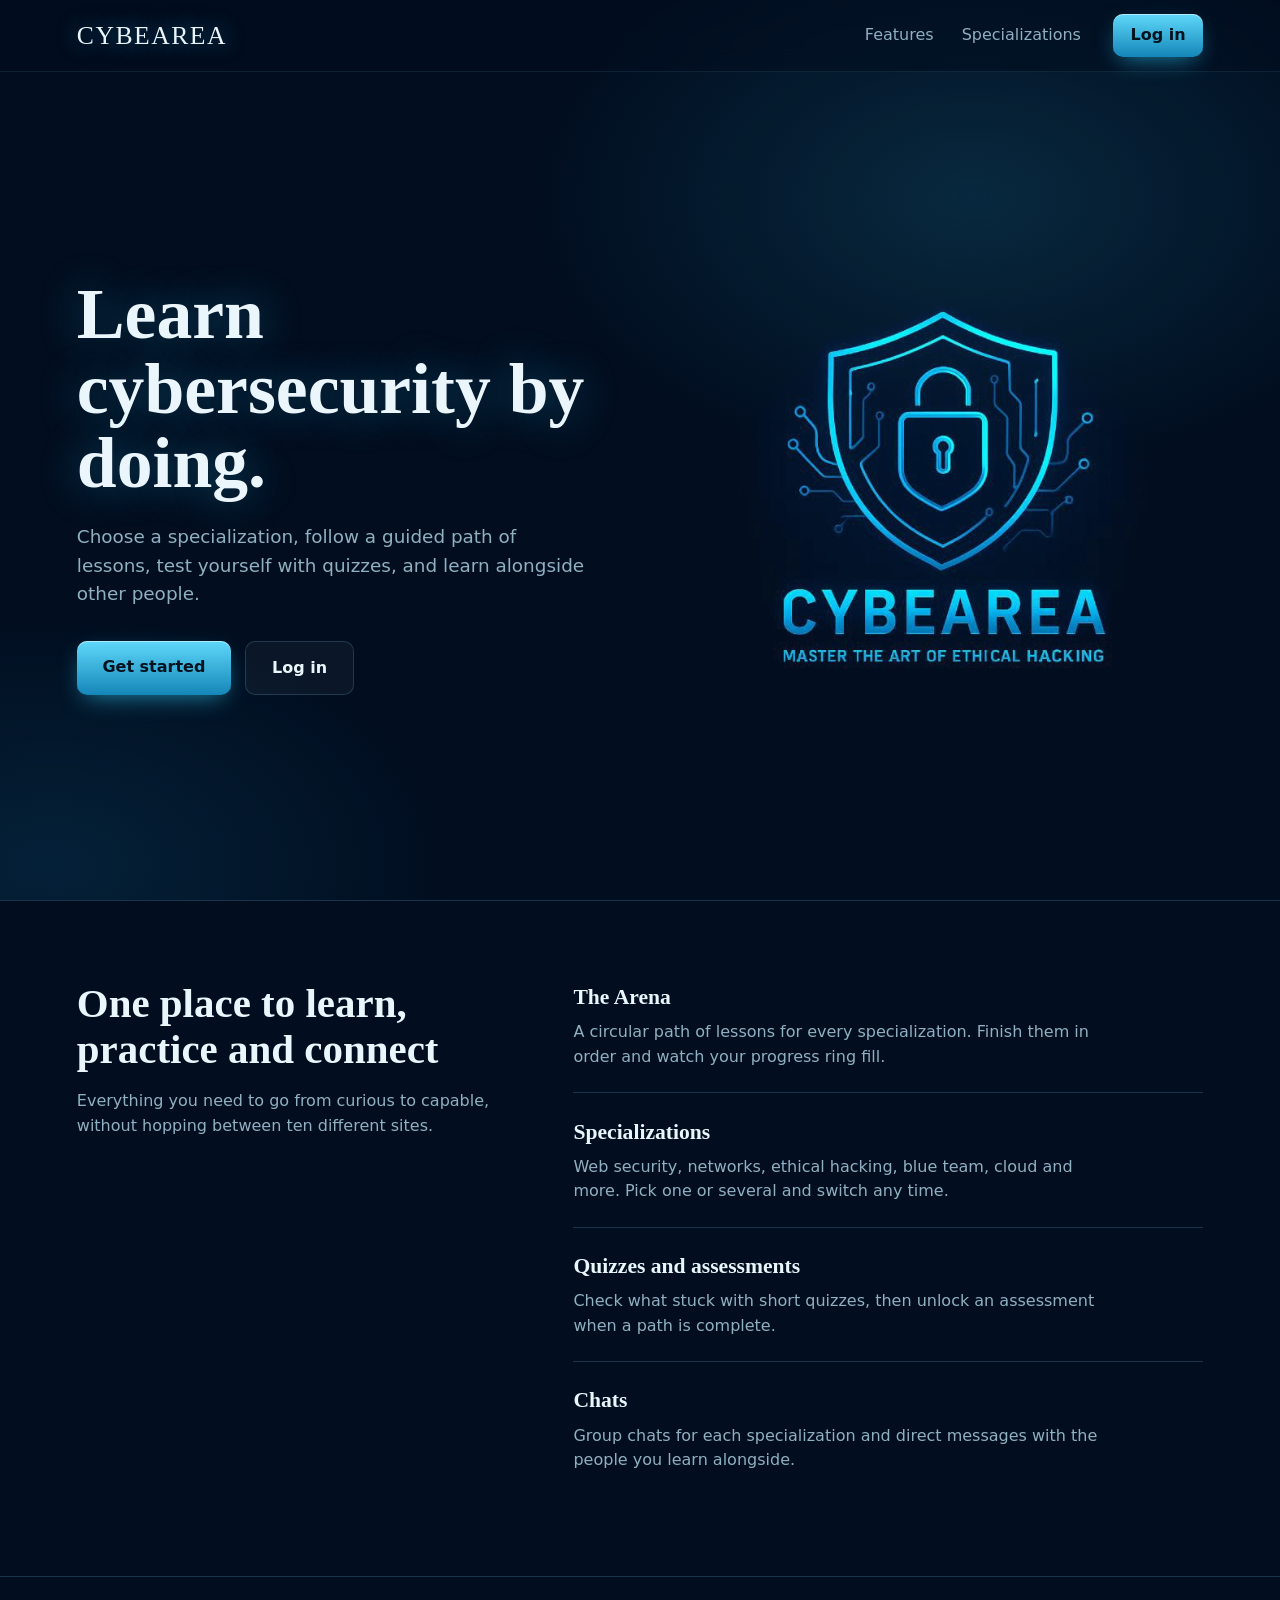
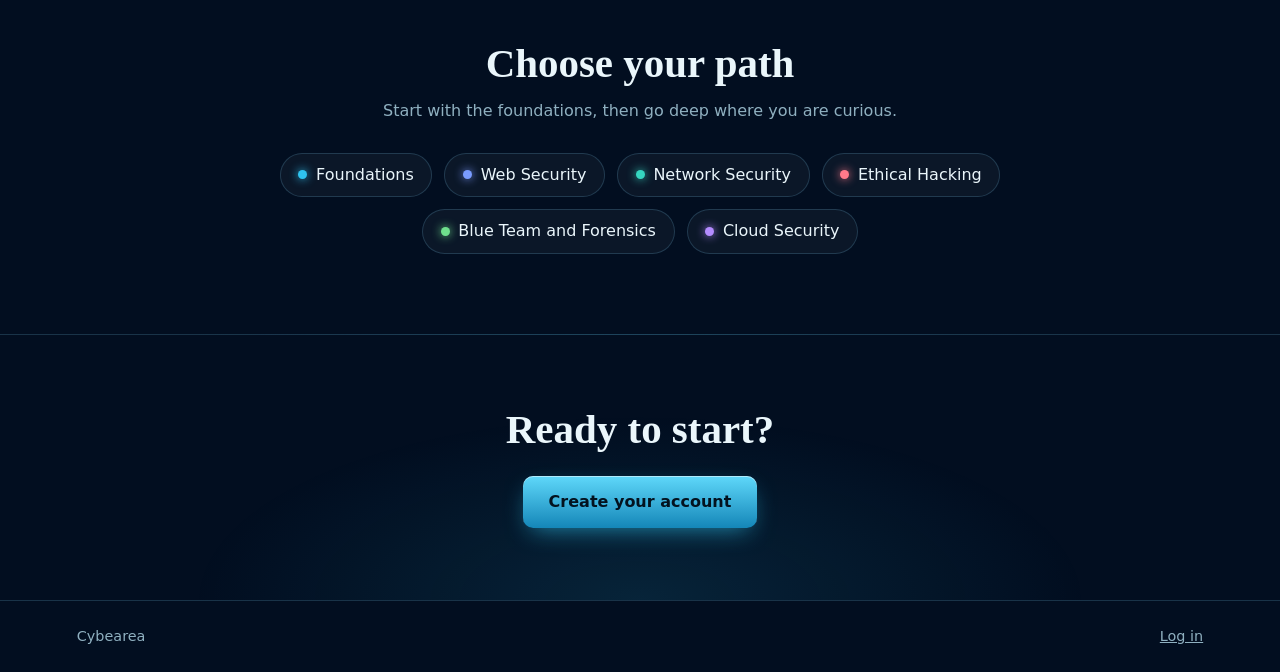
==== frontend/index.html @ f7b011a9 "good frontend" ====
<!DOCTYPE html>
<html lang="en">
<head>
  <meta charset="UTF-8">
  <meta name="viewport" content="width=device-width, initial-scale=1">
  <title>CYBEAREA | Learn cybersecurity by doing</title>
  <link rel="stylesheet" href="css/landing.css">
</head>
<body>
  <header class="top">
    <a class="logo" href="index.html">CYBEAREA</a>
    <nav aria-label="Page">
      <a href="#features">Features</a>
      <a href="#paths">Specializations</a>
    </nav>
    <a class="btn small" href="login.html">Log in</a>
  </header>

  <main>
    <section class="hero">
      <div class="copy">
        <h1>Learn cybersecurity by doing.</h1>
        <p class="lead">Choose a specialization, follow a guided path of lessons, test yourself with quizzes, and learn alongside other people.</p>
        <div class="cta">
          <a class="btn" href="login.html#signup">Get started</a>
          <a class="btn outline" href="login.html">Log in</a>
        </div>
      </div>
      <div class="art">
        <img src="assets/logo.jpg" alt="Cybearea: master the art of ethical hacking">
      </div>
    </section>

    <section id="features" class="features">
      <div class="intro">
        <h2>One place to learn, practice and connect</h2>
        <p>Everything you need to go from curious to capable, without hopping between ten different sites.</p>
      </div>
      <ul>
        <li><h3>The Arena</h3><p>A circular path of lessons for every specialization. Finish them in order and watch your progress ring fill.</p></li>
        <li><h3>Specializations</h3><p>Web security, networks, ethical hacking, blue team, cloud and more. Pick one or several and switch any time.</p></li>
        <li><h3>Quizzes and assessments</h3><p>Check what stuck with short quizzes, then unlock an assessment when a path is complete.</p></li>
        <li><h3>Chats</h3><p>Group chats for each specialization and direct messages with the people you learn alongside.</p></li>
      </ul>
    </section>

    <section id="paths" class="paths">
      <h2>Choose your path</h2>
      <p>Start with the foundations, then go deep where you are curious.</p>
      <ul class="pills">
        <li style="--acc:#2fc4f0"><i></i>Foundations</li>
        <li style="--acc:#7a9cff"><i></i>Web Security</li>
        <li style="--acc:#35d6c0"><i></i>Network Security</li>
        <li style="--acc:#ff7a8a"><i></i>Ethical Hacking</li>
        <li style="--acc:#6fe08d"><i></i>Blue Team and Forensics</li>
        <li style="--acc:#b48cff"><i></i>Cloud Security</li>
      </ul>
    </section>

    <section class="final">
      <h2>Ready to start?</h2>
      <a class="btn" href="login.html#signup">Create your account</a>
    </section>
  </main>

  <footer>
    <span>Cybearea</span>
    <a href="login.html">Log in</a>
  </footer>
</body>
</html>
---- frontend/css/landing.css ----
:root {
  --bg: #020e20;
  --text: #eaf6fb;
  --muted: #8fb0c0;
  --accent: #2fc4f0;
  --accent-deep: #1486b8;
  --line: rgba(120, 200, 235, 0.2);
}

* { box-sizing: border-box; }
html { scroll-behavior: smooth; }

body {
  margin: 0;
  background: var(--bg);
  color: var(--text);
  font-family: system-ui, -apple-system, "Segoe UI", Roboto, sans-serif;
  line-height: 1.55;
}
/* glow sits behind everything so the logo can blend into it */
body::before {
  content: "";
  position: fixed;
  inset: 0;
  z-index: -1;
  background:
    radial-gradient(ellipse 50% 45% at 76% 22%, rgba(47, 196, 240, 0.15), transparent 70%),
    radial-gradient(ellipse 45% 40% at 4% 96%, rgba(20, 134, 184, 0.16), transparent 70%);
}

h1, h2, h3 { font-family: Georgia, "Times New Roman", serif; margin: 0; }
a:focus-visible, button:focus-visible { outline: 2px solid var(--accent); outline-offset: 3px; }

/* ---------- buttons ---------- */
.btn {
  display: inline-block;
  padding: 0.85rem 1.6rem;
  border-radius: 10px;
  background: linear-gradient(180deg, #5fd8fa, var(--accent-deep));
  color: #03121f;
  font-weight: 700;
  text-decoration: none;
  box-shadow: 0 8px 24px -8px rgba(47, 196, 240, 0.7), 0 1px 0 rgba(255, 255, 255, 0.5) inset;
  transition: transform 0.15s, box-shadow 0.15s;
}
.btn:hover { transform: translateY(-2px); box-shadow: 0 12px 28px -8px rgba(47, 196, 240, 0.9), 0 1px 0 rgba(255, 255, 255, 0.5) inset; }
.btn.outline { background: rgba(255, 255, 255, 0.04); color: var(--text); border: 1px solid var(--line); box-shadow: none; }
.btn.outline:hover { border-color: var(--accent); box-shadow: none; }
.btn.small { padding: 0.55rem 1.1rem; }

/* ---------- header ---------- */
.top {
  position: sticky;
  top: 0;
  z-index: 10;
  display: flex;
  align-items: center;
  gap: 2rem;
  padding: 0.9rem clamp(1.25rem, 6vw, 6rem);
  background: rgba(2, 14, 32, 0.6);
  border-bottom: 1px solid rgba(120, 200, 235, 0.1);
  -webkit-backdrop-filter: blur(14px);
          backdrop-filter: blur(14px);
}
.logo { margin-right: auto; font-family: Georgia, serif; font-size: 1.6rem; letter-spacing: 0.06em; color: var(--text); text-decoration: none; text-shadow: 0 0 20px rgba(47, 196, 240, 0.5); }
.top nav { display: flex; gap: 1.75rem; }
.top nav a { color: var(--muted); text-decoration: none; transition: color 0.2s; }
.top nav a:hover { color: var(--text); }

/* ---------- hero ---------- */
.hero {
  display: grid;
  grid-template-columns: 1.05fr 0.95fr;
  align-items: center;
  gap: 2rem;
  min-height: calc(100vh - 4.5rem);
  padding: 2rem clamp(1.25rem, 6vw, 6rem);
}
.hero h1 { font-size: clamp(2.7rem, 5.6vw, 4.8rem); line-height: 1.04; text-shadow: 0 0 40px rgba(47, 196, 240, 0.35); }
.lead { max-width: 32rem; margin: 1.4rem 0 2rem; font-size: 1.15rem; color: var(--muted); }
.cta { display: flex; flex-wrap: wrap; gap: 0.9rem; }

/* the logo's dark background melts into the page: no box, no JPEG noise */
.art img {
  display: block;
  width: min(100%, 40rem);
  aspect-ratio: 1;
  margin-inline: auto;
  mix-blend-mode: lighten;
  -webkit-mask-image: linear-gradient(to right, transparent, #000 14%, #000 86%, transparent),
                      linear-gradient(to bottom, transparent, #000 14%, #000 86%, transparent);
  -webkit-mask-composite: source-in;
          mask-image: linear-gradient(to right, transparent, #000 14%, #000 86%, transparent),
                      linear-gradient(to bottom, transparent, #000 14%, #000 86%, transparent);
          mask-composite: intersect;
  animation: float 9s ease-in-out infinite;
}
@keyframes float { 0%, 100% { transform: translateY(-1.5%); } 50% { transform: translateY(1.5%); } }

/* ---------- features ---------- */
.features {
  display: grid;
  grid-template-columns: 1fr 1.5fr;
  gap: clamp(2rem, 6vw, 5rem);
  padding: 5rem clamp(1.25rem, 6vw, 6rem);
  border-top: 1px solid var(--line);
}
.features h2, .paths h2, .final h2 { font-size: clamp(1.8rem, 3.2vw, 2.6rem); line-height: 1.12; }
.intro p { margin: 1rem 0 0; color: var(--muted); max-width: 26rem; }
.features ul { list-style: none; margin: 0; padding: 0; }
.features li { padding: 1.4rem 0; border-top: 1px solid var(--line); }
.features li:first-child { border-top: 0; padding-top: 0; }
.features h3 { font-size: 1.35rem; }
.features li p { margin: 0.35rem 0 0; color: var(--muted); max-width: 34rem; }

/* ---------- paths ---------- */
.paths { padding: 4rem clamp(1.25rem, 6vw, 6rem) 5rem; text-align: center; border-top: 1px solid var(--line); }
.paths p { margin: 0.8rem 0 1.8rem; color: var(--muted); }
.pills { list-style: none; margin: 0 auto; padding: 0; display: flex; flex-wrap: wrap; justify-content: center; gap: 0.75rem; max-width: 46rem; }
.pills li { display: inline-flex; align-items: center; gap: 0.55rem; padding: 0.55rem 1.1rem; border: 1px solid var(--line); border-radius: 999px; background: rgba(255, 255, 255, 0.04); }
.pills i { width: 9px; height: 9px; border-radius: 50%; background: var(--acc); box-shadow: 0 0 10px var(--acc); }

/* ---------- final call ---------- */
.final { display: flex; flex-direction: column; align-items: center; gap: 1.5rem; padding: 4.5rem 1.25rem; text-align: center; border-top: 1px solid var(--line); background: radial-gradient(ellipse 50% 100% at 50% 100%, rgba(47, 196, 240, 0.12), transparent 70%); }

footer { display: flex; justify-content: space-between; padding: 1.5rem clamp(1.25rem, 6vw, 6rem); color: var(--muted); font-size: 0.9rem; border-top: 1px solid var(--line); }
footer a { color: var(--muted); }
footer a:hover { color: var(--text); }

/* ---------- small screens ---------- */
@media (max-width: 52rem) {
  .top nav { display: none; }
  .hero { grid-template-columns: 1fr; min-height: auto; padding-top: 3rem; text-align: left; }
  .art { order: -1; }
  .art img { width: min(100%, 24rem); }
  .features { grid-template-columns: 1fr; padding: 3.5rem 1.25rem; }
}

@media (prefers-reduced-motion: reduce) {
  html { scroll-behavior: auto; }
  .art img { animation: none; }
  .btn:hover { transform: none; }
}
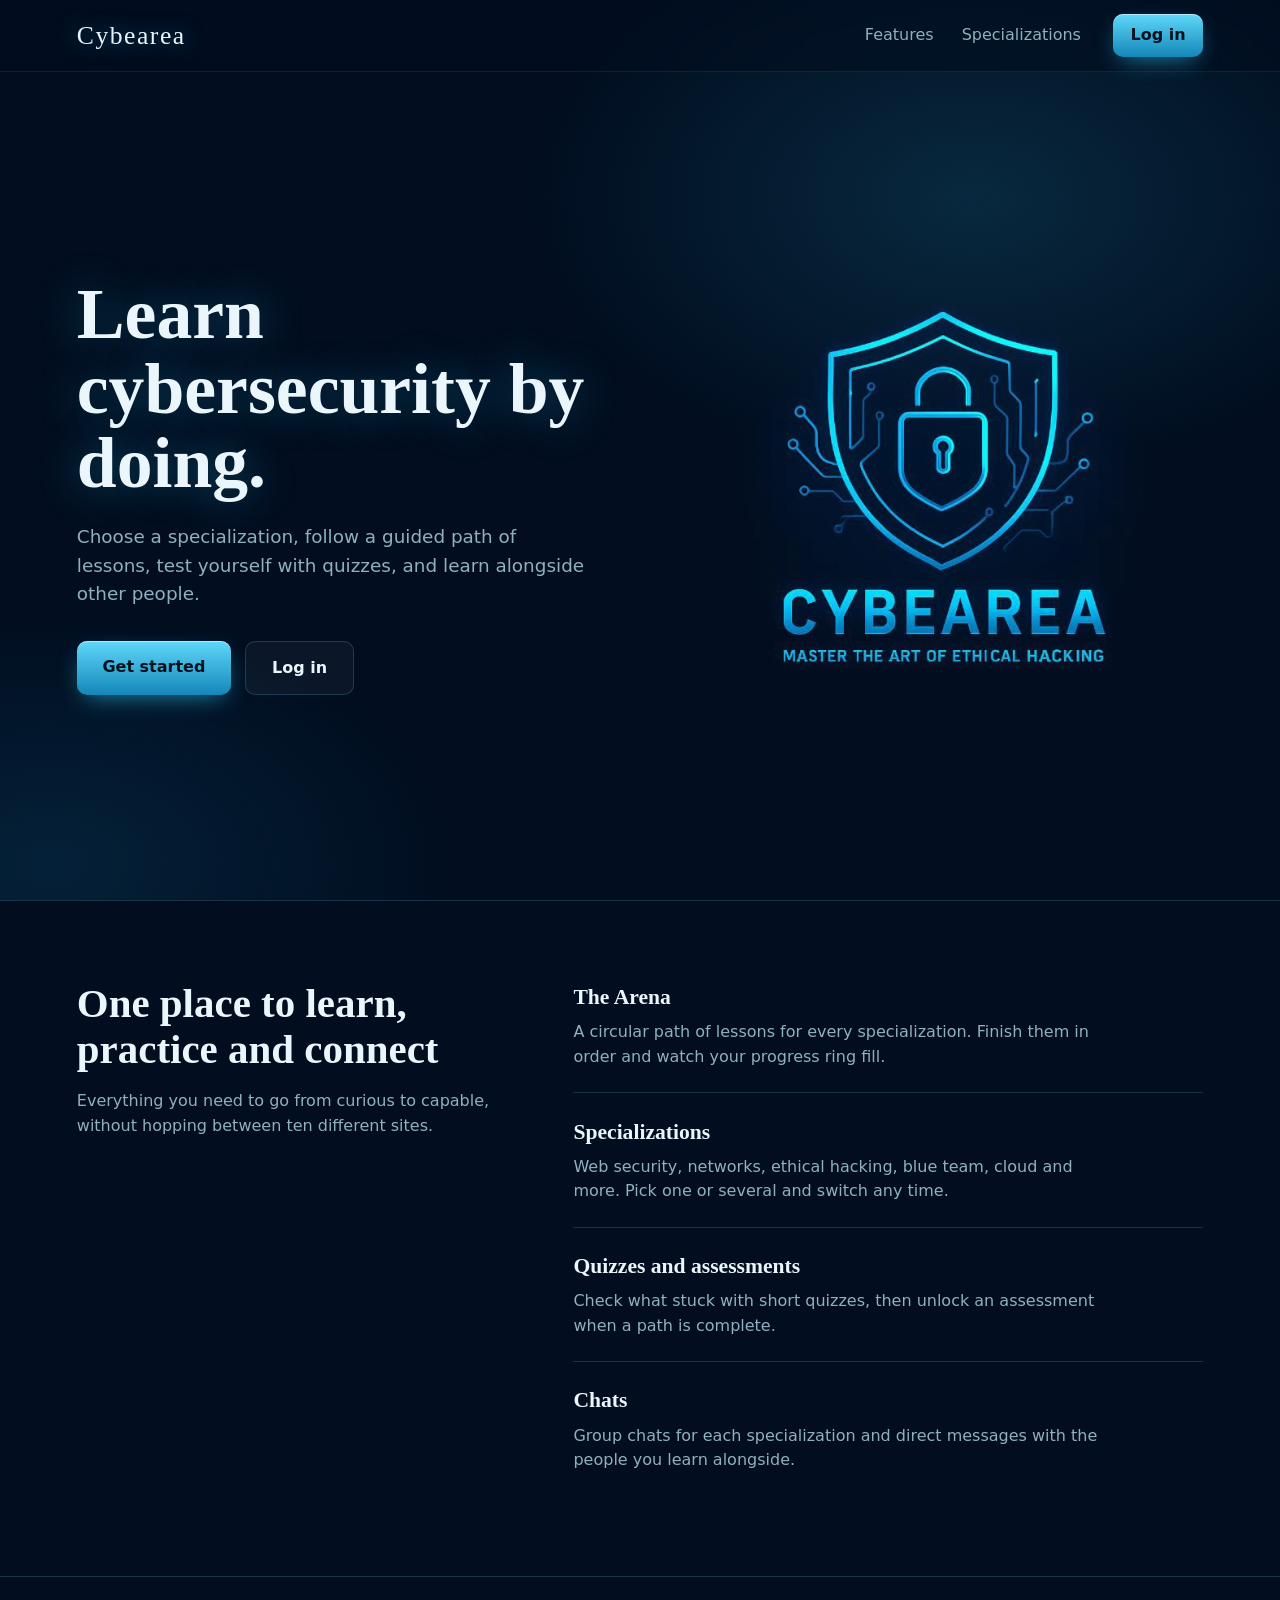
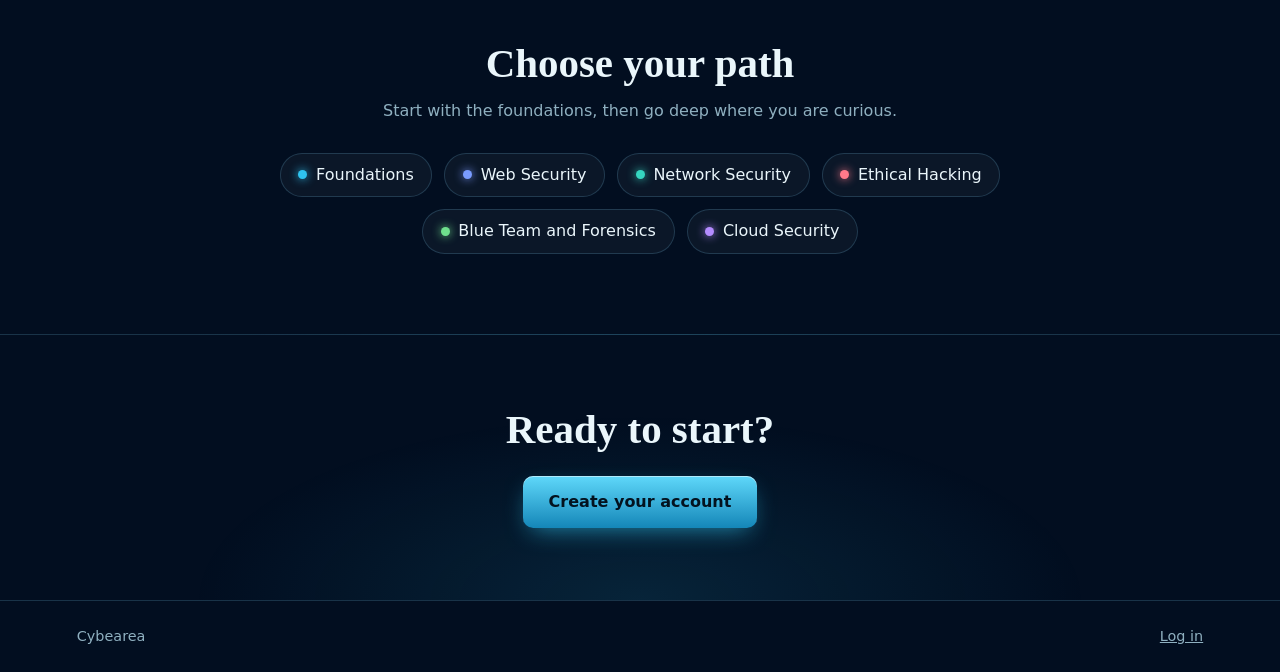
==== commit 3aa22799: "almost done with agreat frontend but still having issues connecting frontend and backend" ====
--- a/frontend/index.html
+++ b/frontend/index.html
@@ -3,12 +3,12 @@
 <head>
   <meta charset="UTF-8">
   <meta name="viewport" content="width=device-width, initial-scale=1">
-  <title>CYBEAREA | Learn cybersecurity by doing</title>
+  <title>Cybearea | Learn cybersecurity by doing</title>
   <link rel="stylesheet" href="css/landing.css">
 </head>
 <body>
   <header class="top">
-    <a class="logo" href="index.html">CYBEAREA</a>
+    <a class="logo" href="index.html">Cybearea</a>
     <nav aria-label="Page">
       <a href="#features">Features</a>
       <a href="#paths">Specializations</a>
